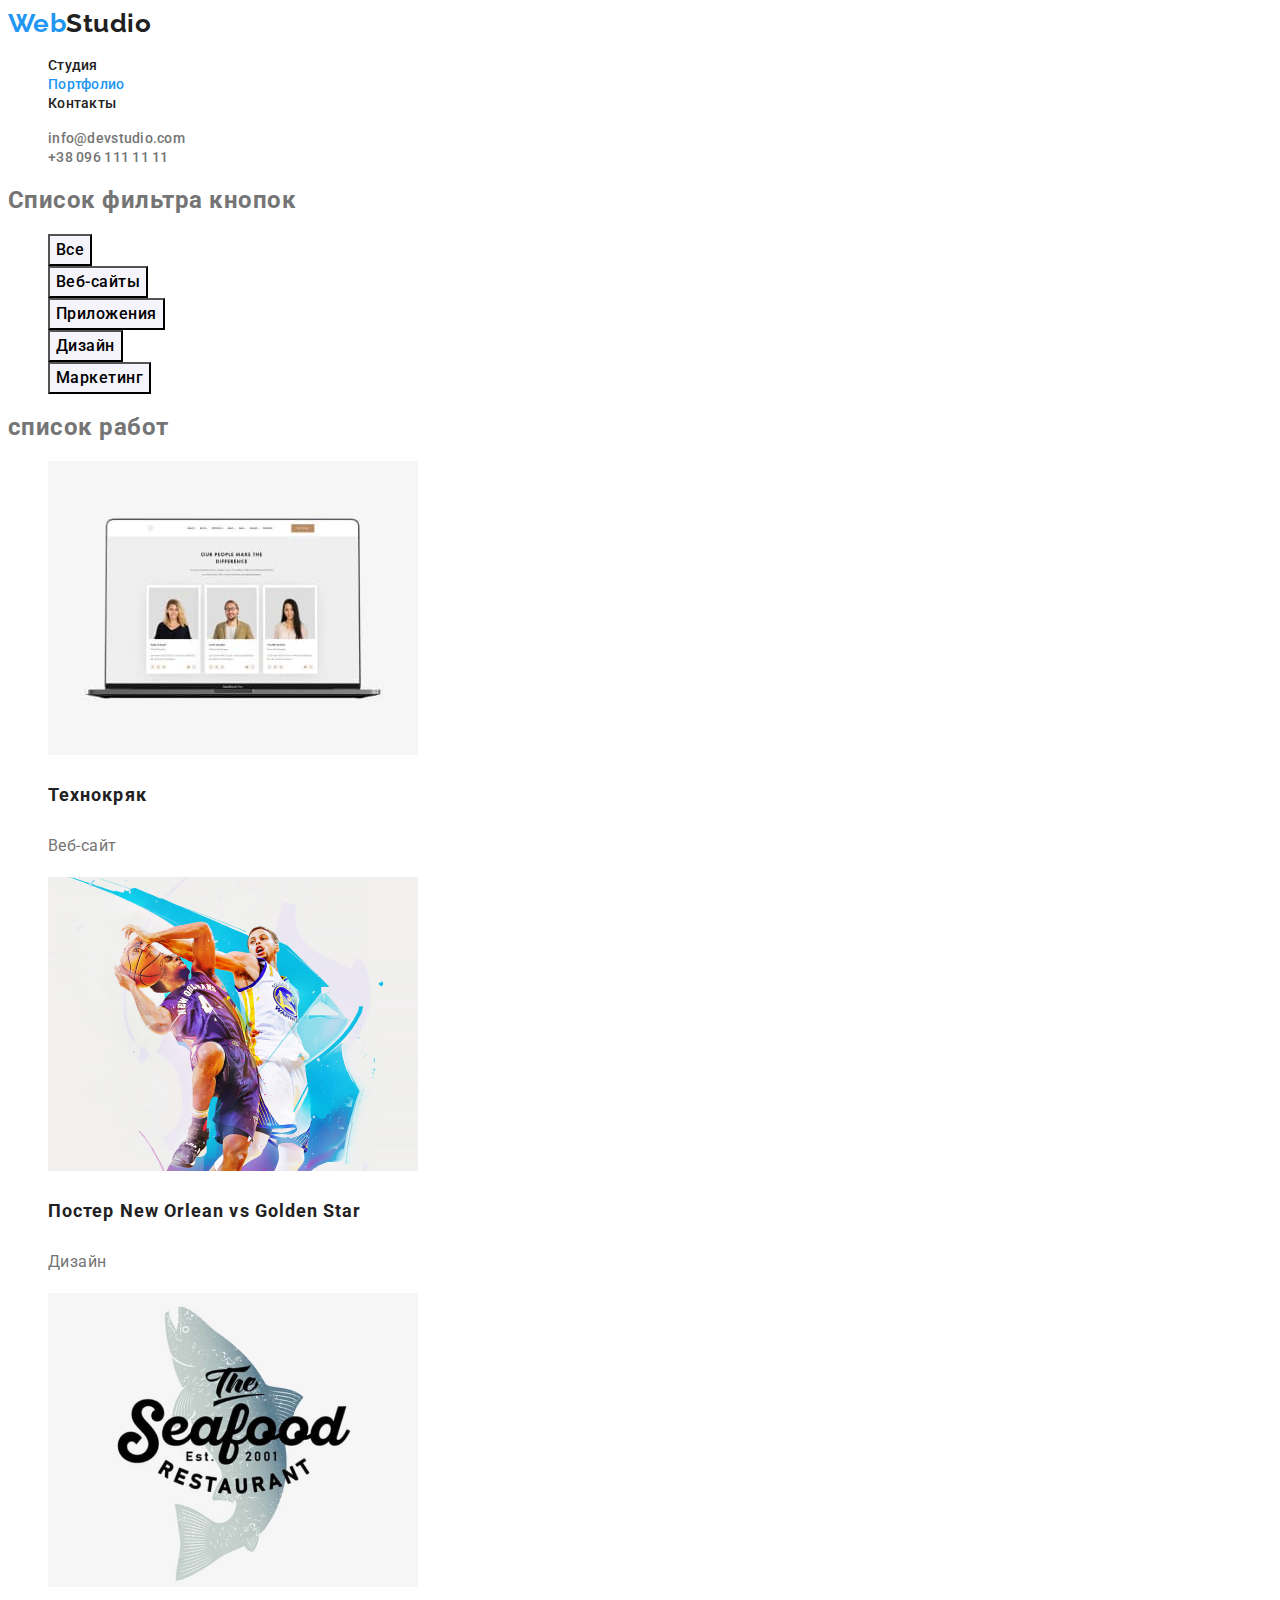
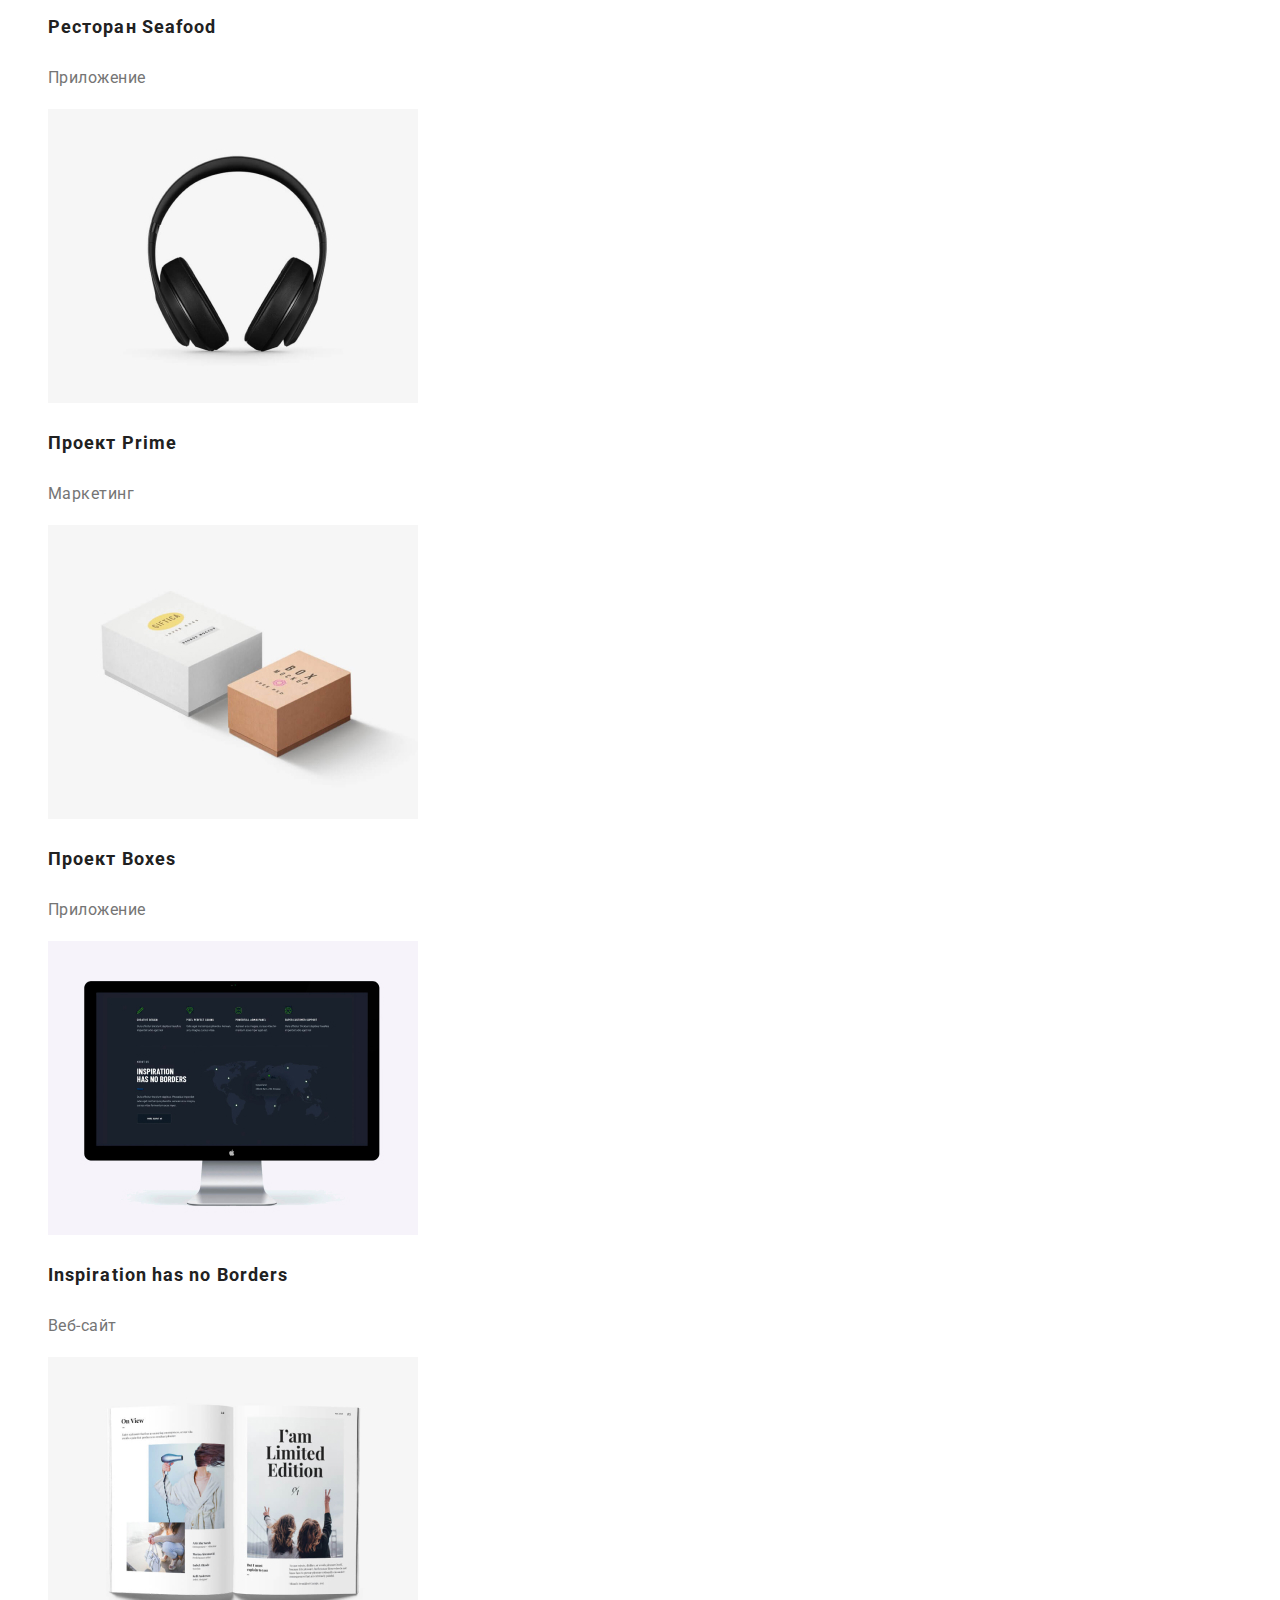
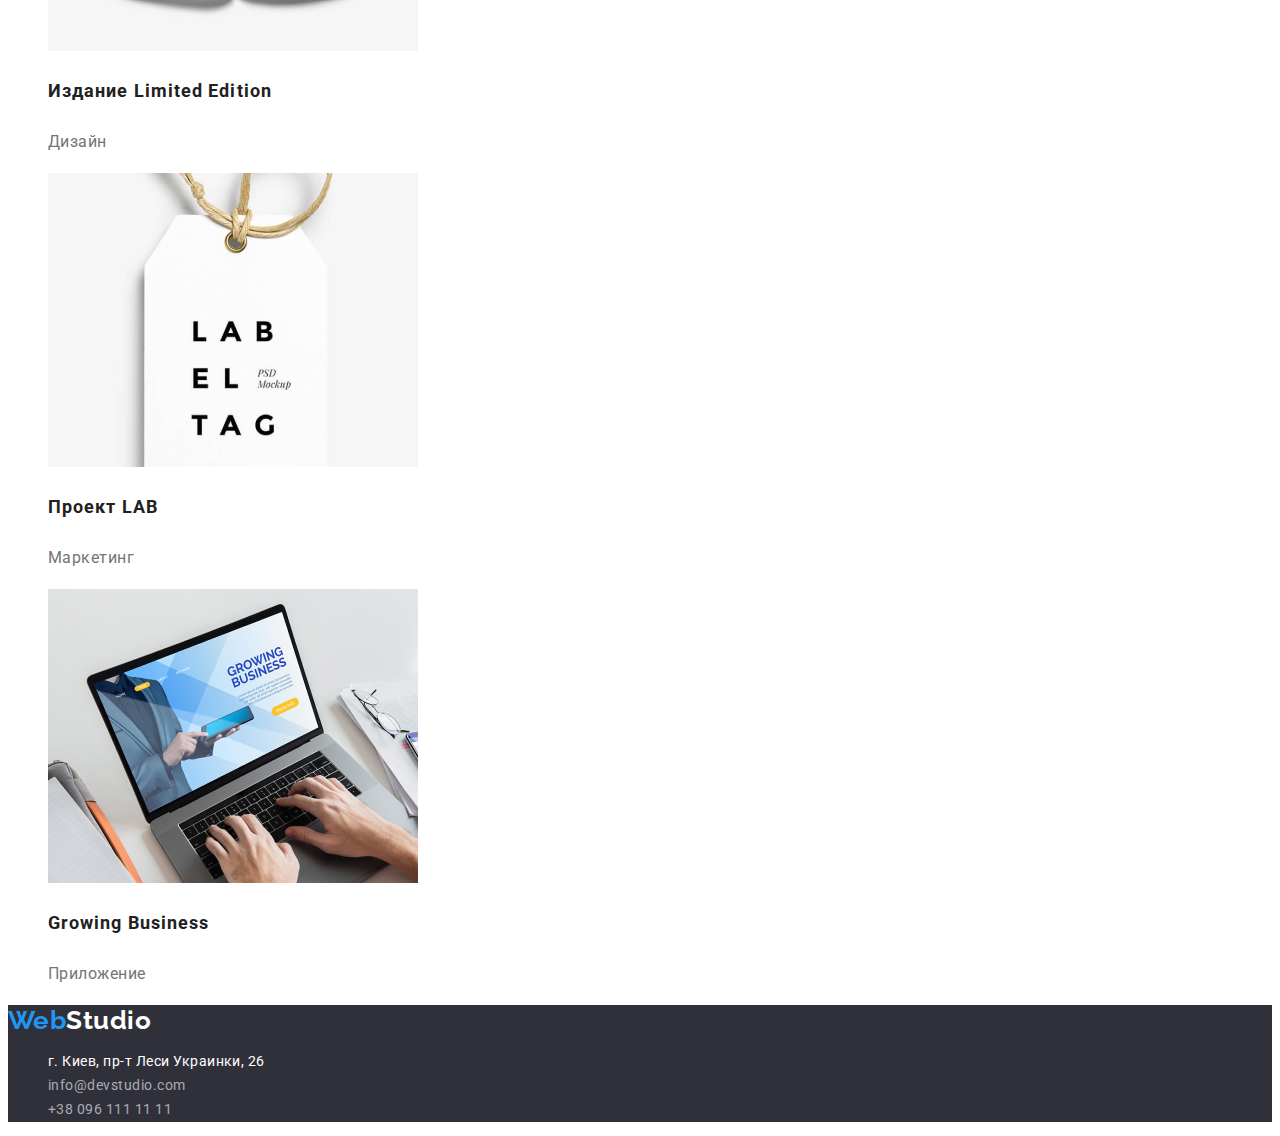
==== portfolio.html @ 1366a688 "копия изворой дз" ====
<!DOCTYPE html>
<html lang="en">
  <head>
    <meta charset="UTF-8" />
    <meta http-equiv="X-UA-Compatible" content="IE=edge" />
    <meta name="viewport" content="width=device-width, initial-scale=1.0" />
    <title>Document</title>
    <link rel="stylesheet" href="./css/styles.css" />

    <link
      href="https://fonts.googleapis.com/css2?family=Raleway:wght@700&family=Roboto:wght@400;500;700;900&display=swap"
      rel="stylesheet"
    />
  </head>
  <body>
    <!--шапка сайта-->
    <header>
      <a href="/" class="logo">Web<span class="logo-black">Studio</span></a>
      <nav>
        <ul class="site-nav list">
          <li><a href="./index.html" class="nav-link">Студия</a></li>
          <li>
            <a href="./portfolio.html" class="nav-link current">Портфолио</a>
          </li>
          <li><a href="" class="nav-link">Контакты</a></li>
        </ul>
      </nav>
      <div>
        <ul class="contact-list list">
          <li>
            <a href="mailto:info@devstudio.com" class="contact-link"
              >info@devstudio.com</a
            >
          </li>
          <li>
            <a href="tel:+380961111111" class="contact-link"
              >+38 096 111 11 11</a
            >
          </li>
        </ul>
      </div>
    </header>

    <main>
      <!--фитльр портфолио -->
      <section>
        <h2>Список фильтра кнопок</h2>
        <ul class="filter-list list">
          <li>
            <button type="button" class="secondary-button">Все</button>
          </li>
          <li>
            <button type="button" class="secondary-button">Веб-сайты</button>
          </li>
          <li>
            <button type="button" class="secondary-button">Приложения</button>
          </li>
          <li>
            <button type="button" class="secondary-button">Дизайн</button>
          </li>
          <li>
            <button type="button" class="secondary-button">Маркетинг</button>
          </li>
        </ul>
      </section>
      <!-- Работы студии-->
      <section>
        <h2>список работ</h2>
        <ul class="portfolio-list list">
          <li>
            <a href="">
              <img src="./images/technokryak.jpg" alt="Технокряк" width="370" />
            </a>
            <h3 class="portfolio-title">Технокряк</h3>
            <p class="portfolio-text">Веб-сайт</p>
          </li>
          <li>
            <a href="">
              <img
                src="./images/poster.jpg"
                alt="Постер New Orlean vs Golden Star"
                width="370"
              />
            </a>
            <h3 class="portfolio-title">Постер New Orlean vs Golden Star</h3>
            <p class="portfolio-text">Дизайн</p>
          </li>
          <li>
            <a href="">
              <img
                src="./images/restourant.jpg"
                alt="Ресторан Seafood "
                width="370"
              />
            </a>
            <h3 class="portfolio-title">Ресторан Seafood</h3>
            <p class="portfolio-text">Приложение</p>
          </li>
          <li>
            <a href="">
              <img
                src="./images/project-prime.jpg"
                alt="Проект Prime "
                width="370"
              />
            </a>
            <h3 class="portfolio-title">Проект Prime</h3>
            <p class="portfolio-text">Маркетинг</p>
          </li>
          <li>
            <a href="">
              <img
                src="./images/project-boxes.jpg"
                alt="Проект Boxes "
                width="370"
              />
            </a>
            <h3 class="portfolio-title">Проект Boxes</h3>
            <p class="portfolio-text">Приложение</p>
          </li>
          <li>
            <a href="">
              <img
                src="./images/inspiration.jpg"
                alt="Inspiration has no Borders"
                width="370"
              />
            </a>
            <h3 class="portfolio-title">Inspiration has no Borders</h3>
            <p class="portfolio-text">Веб-сайт</p>
          </li>
          <li>
            <a href="">
              <img
                src="./images/limited-edition.jpg"
                alt="Издание Limited Edition"
                width="370"
              />
            </a>
            <h3 class="portfolio-title">Издание Limited Edition</h3>
            <p class="portfolio-text">Дизайн</p>
          </li>
          <li>
            <a href="">
              <img
                src="./images/project-lab.jpg"
                alt="Проект LAB"
                width="370"
              />
            </a>
            <h3 class="portfolio-title">Проект LAB</h3>
            <p class="portfolio-text">Маркетинг</p>
          </li>
          <li>
            <a href="">
              <img
                src="./images/growing-business.jpg"
                alt="Growing Business"
                width="370"
              />
            </a>
            <h3 class="portfolio-title">Growing Business</h3>
            <p class="portfolio-text">Приложение</p>
          </li>
        </ul>
      </section>
    </main>
    <footer class="footer">
      <a href="/" class="logo">Web<span class="logo-white">Studio</span></a>
      <address class="address">
        <ul class="secondary-contact-link list">
          <li>
            <a
              href="https://www.google.com.ua/maps/place/%D0%B1%D1%83%D0%BB.+%D0%9B%D0%B5%D1%81%D0%B8+%D0%A3%D0%BA%D1%80%D0%B0%D0%B8%D0%BD%D0%BA%D0%B8,+26,+%D0%9A%D0%B8%D0%B5%D0%B2,+02000/@50.4265841,30.5361971,17z/data=!3m1!4b1!4m5!3m4!1s0x40d4cf0e033ecbe9:0x57a4dffefec77da0!8m2!3d50.4265807!4d30.5383858?hl=ru"
              class="map-link"
              >г. Киев, пр-т Леси Украинки, 26</a
            >
          </li>
          <li>
            <a href="mailto:info@devstudio.com" class="secondary-contact-link"
              >info@devstudio.com</a
            >
          </li>
          <li>
            <a href="tel:+380961111111" class="secondary-contact-link"
              >+38 096 111 11 11</a
            >
          </li>
        </ul>
      </address>
    </footer>
  </body>
</html>
---- css/styles.css ----
/* Цвет основнго текста #757575 */

/* Вторичный текст текста #212121 */

/* Белый цвет #FFFFFF */

/* Акцент #2196F3 */

/* Цвет текста в футере rgba(255, 255, 255, 0.6) */

:root {
  --primary-text-color: #757575;
  --title-text-color: #212121;
  --accent-color: #2196f3;
  --primary-white-color: #ffffff;
  --second-bg-color: #2f303a;
  --footer-text-color: rgba(255, 255, 255, 0.6);
  --second-button-bg-color: #f5f4fa;
}

body {
  color: var(--primary-text-color);
  background-color: var(--primary-white-color);
  font-family: Roboto, sans-serif;
  letter-spacing: 0.03em;
}
.logo {
  color: var(--accent-color);
  text-decoration: none;
  font-family: Raleway, sans-serif;
  font-weight: bold;
  font-size: 26px;
  line-height: 1.2;
}
.logo-black {
  color: var(--title-text-color);
}
.logo-white {
  color: var(--primary-white-color);
}
.list {
  list-style: none;
}
.nav-link {
  color: var(--title-text-color);
  text-decoration: none;
  font-weight: 500;
  font-size: 14px;
  line-height: 1.14;
  letter-spacing: 0.02em;
}
.nav-link.current {
  color: var(--accent-color);
}
.contact-link {
  color: var(--primary-text-color);
  text-decoration: none;
  font-weight: 500;
  font-size: 14px;
  line-height: 1.14;
  letter-spacing: 0.02em;
}

.nav-link:hover,
.nav-link:focus {
  color: var(--accent-color);
}
.contact-link:hover,
.contact-link:focus {
  color: var(--accent-color);
}
.secondary-button {
  background-color: var(--second-button-bg-color);
  cursor: pointer;
  font-family: inherit;
  font-weight: 500;
  font-size: 16px;
  line-height: 1.62;
  letter-spacing: 0.03em;
}
.secondary-button:hover,
.secondary-button:focus {
  background-color: var(--accent-color);
  color: var(--primary-white-color);
}

.portfolio-title {
  color: var(--title-text-color);
  font-size: 18px;
  line-height: 2;
  letter-spacing: 0.06em;
}
.portfolio-text {
  font-size: 16px;
  line-height: 1.87;
  letter-spacing: 0.03em;
}

.footer {
  background-color: var(--second-bg-color);
}
.address {
  font-style: normal;
}
.map-link {
  color: var(--primary-white-color);
  text-decoration: none;
  font-size: 14px;
  line-height: 1.71;
}

.secondary-contact-link {
  color: var(--footer-text-color);
  text-decoration: none;
  font-size: 14px;
  line-height: 1.71;
}

.map-link:hover,
.map-link:focus {
  color: var(--accent-color);
}
.secondary-contact-link:hover,
.secondary-contact-link:focus {
  color: var(--accent-color);
}
/* hero */
.hero {
  background-color: var(--second-bg-color);
}
.hero-title {
  color: var(--primary-white-color);
  font-weight: 900;
  font-size: 44px;
  line-height: 1.36;
  text-align: center;
  letter-spacing: 0.06em;
  text-transform: uppercase;
}

/* section */

.section-title {
  color: var(--title-text-color);
  font-size: 36px;
  line-height: 1.17;
  text-align: center;
}

/* quality */

.quality-title {
  color: var(--title-text-color);
  font-size: 14px;
  line-height: 1.14;
  text-transform: uppercase;
}
.quality-text {
  font-size: 14px;
  line-height: 1.71;
}
.teamate-name {
  color: var(--title-text-color);
  font-weight: 500;
  font-size: 16px;
  line-height: 1.19;
  text-align: center;
}
.teamate-text {
  font-size: 16px;
  line-height: 1.19;
  text-align: center;
}

/* button */
.primary-button {
  background-color: var(--accent-color);
  cursor: pointer;
  color: var(--primary-white-color);
  font-family: inherit;
  font-weight: bold;
  font-size: 16px;
  line-height: 1.87;
  letter-spacing: 0.06em;
}
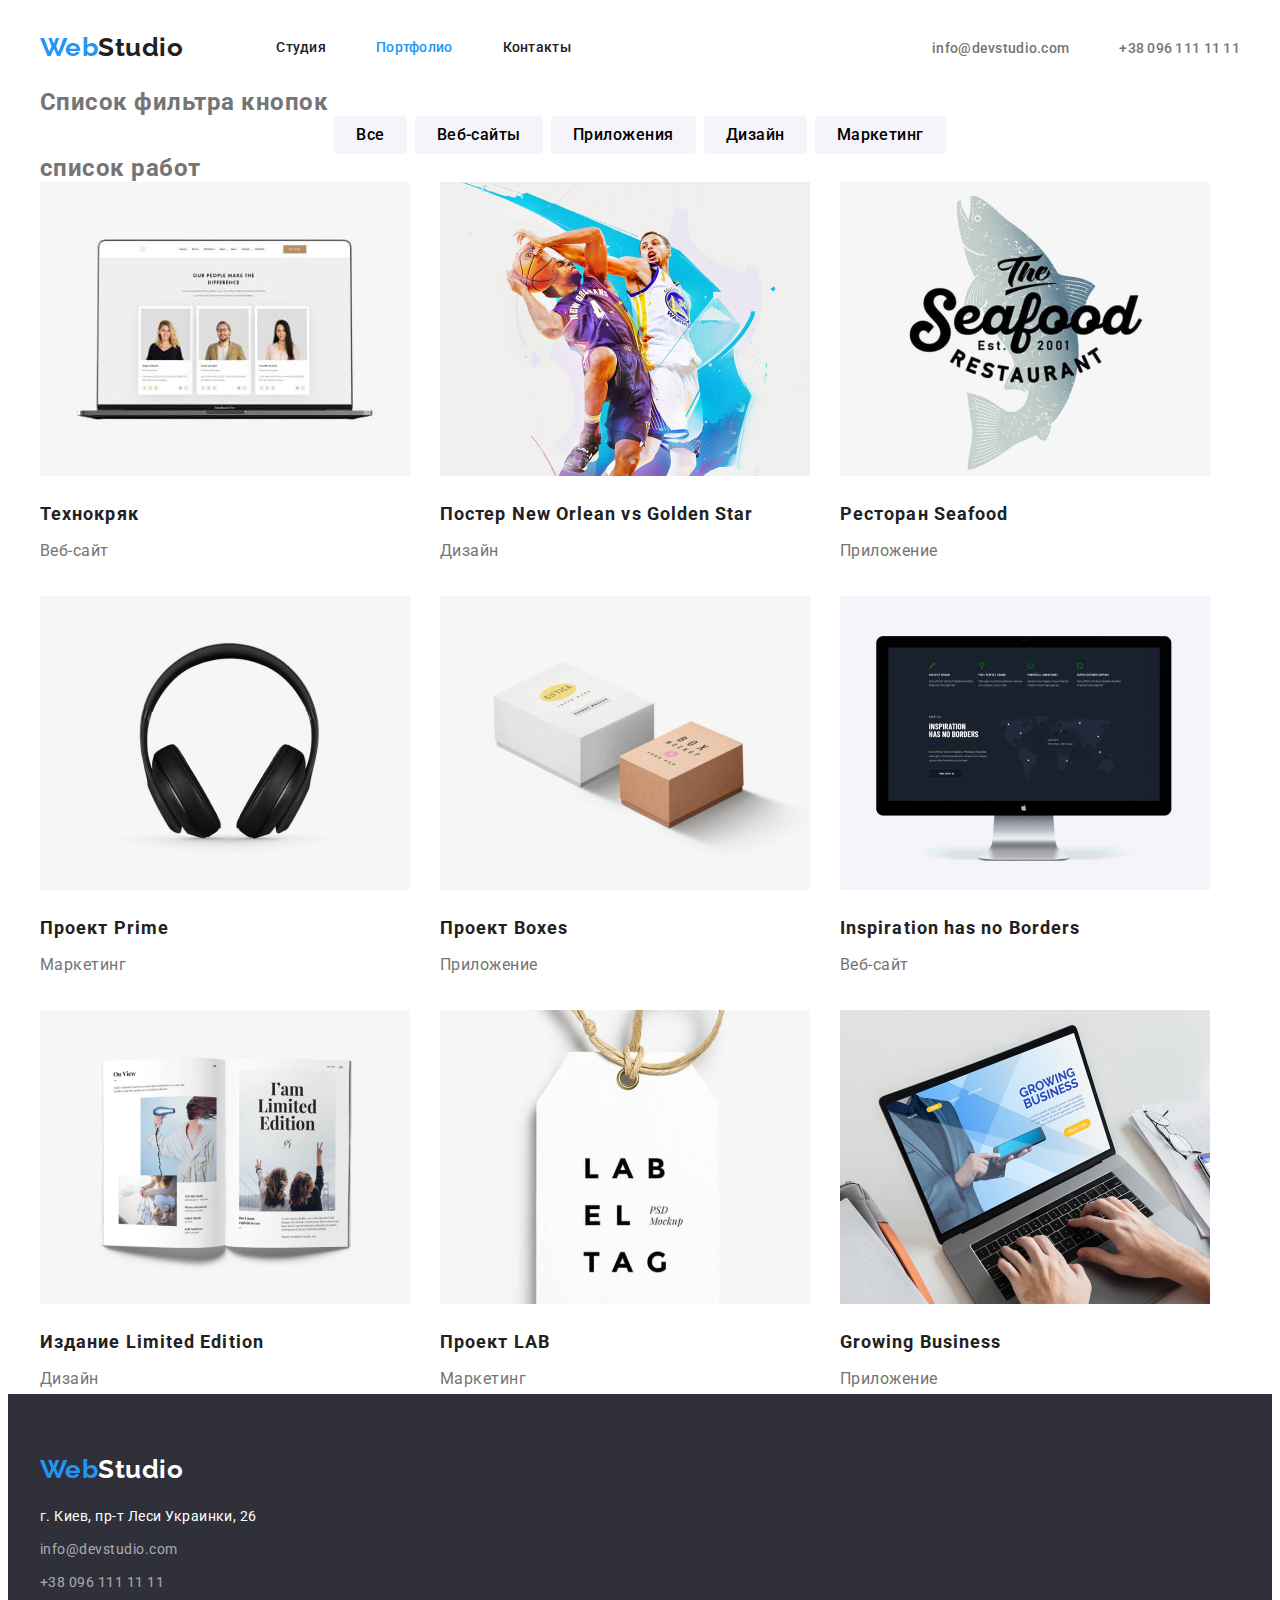
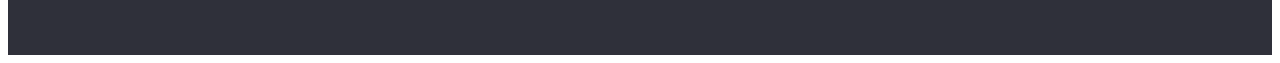
==== commit 6deba4db: "flexbox" ====
--- a/portfolio.html
+++ b/portfolio.html
@@ -5,189 +5,226 @@
     <meta http-equiv="X-UA-Compatible" content="IE=edge" />
     <meta name="viewport" content="width=device-width, initial-scale=1.0" />
     <title>Document</title>
-    <link rel="stylesheet" href="./css/styles.css" />
-
     <link
       href="https://fonts.googleapis.com/css2?family=Raleway:wght@700&family=Roboto:wght@400;500;700;900&display=swap"
       rel="stylesheet"
     />
+
+    <link
+      rel="stylesheet"
+      href="https://cdnjs.cloudflare.com/ajax/libs/modern-normalize/1.1.0/modern-normalize.min.css"
+      integrity="sha512-wpPYUAdjBVSE4KJnH1VR1HeZfpl1ub8YT/NKx4PuQ5NmX2tKuGu6U/JRp5y+Y8XG2tV+wKQpNHVUX03MfMFn9Q=="
+      crossorigin="anonymous"
+      referrerpolicy="no-referrer"
+    />
+    <link rel="stylesheet" href="./css/styles.css" />
   </head>
   <body>
     <!--шапка сайта-->
     <header>
-      <a href="/" class="logo">Web<span class="logo-black">Studio</span></a>
-      <nav>
-        <ul class="site-nav list">
-          <li><a href="./index.html" class="nav-link">Студия</a></li>
-          <li>
-            <a href="./portfolio.html" class="nav-link current">Портфолио</a>
-          </li>
-          <li><a href="" class="nav-link">Контакты</a></li>
-        </ul>
-      </nav>
-      <div>
-        <ul class="contact-list list">
-          <li>
-            <a href="mailto:info@devstudio.com" class="contact-link"
-              >info@devstudio.com</a
-            >
-          </li>
-          <li>
-            <a href="tel:+380961111111" class="contact-link"
-              >+38 096 111 11 11</a
-            >
-          </li>
-        </ul>
+      <div class="container header-list">
+        <a href="/" class="logo">Web<span class="logo-black">Studio</span></a>
+        <nav>
+          <ul class="site-nav list">
+            <li class="header-item">
+              <a href="./index.html" class="nav-link">Студия</a>
+            </li>
+            <li class="header-item">
+              <a href="./portfolio.html" class="nav-link current">Портфолио</a>
+            </li>
+            <li class="header-item">
+              <a href="" class="nav-link">Контакты</a>
+            </li>
+          </ul>
+        </nav>
+        <div class="contact">
+          <ul class="contact-list list">
+            <li class="header-item">
+              <a href="mailto:info@devstudio.com" class="contact-link"
+                >info@devstudio.com</a
+              >
+            </li>
+            <li class="header-item">
+              <a href="tel:+380961111111" class="contact-link"
+                >+38 096 111 11 11</a
+              >
+            </li>
+          </ul>
+        </div>
       </div>
     </header>
 
     <main>
       <!--фитльр портфолио -->
       <section>
-        <h2>Список фильтра кнопок</h2>
-        <ul class="filter-list list">
-          <li>
-            <button type="button" class="secondary-button">Все</button>
-          </li>
-          <li>
-            <button type="button" class="secondary-button">Веб-сайты</button>
-          </li>
-          <li>
-            <button type="button" class="secondary-button">Приложения</button>
-          </li>
-          <li>
-            <button type="button" class="secondary-button">Дизайн</button>
-          </li>
-          <li>
-            <button type="button" class="secondary-button">Маркетинг</button>
-          </li>
-        </ul>
+        <div class="container">
+          <h2>Список фильтра кнопок</h2>
+
+          <ul class="filter-list list">
+            <li class="button-item">
+              <button type="button" class="secondary-button">Все</button>
+            </li>
+            <li class="button-item">
+              <button type="button" class="secondary-button">Веб-сайты</button>
+            </li>
+            <li class="button-item">
+              <button type="button" class="secondary-button">Приложения</button>
+            </li>
+            <li class="button-item">
+              <button type="button" class="secondary-button">Дизайн</button>
+            </li>
+            <li class="button-item">
+              <button type="button" class="secondary-button">Маркетинг</button>
+            </li>
+          </ul>
+        </div>
       </section>
       <!-- Работы студии-->
       <section>
-        <h2>список работ</h2>
-        <ul class="portfolio-list list">
-          <li>
-            <a href="">
-              <img src="./images/technokryak.jpg" alt="Технокряк" width="370" />
-            </a>
-            <h3 class="portfolio-title">Технокряк</h3>
-            <p class="portfolio-text">Веб-сайт</p>
-          </li>
-          <li>
-            <a href="">
-              <img
-                src="./images/poster.jpg"
-                alt="Постер New Orlean vs Golden Star"
-                width="370"
-              />
-            </a>
-            <h3 class="portfolio-title">Постер New Orlean vs Golden Star</h3>
-            <p class="portfolio-text">Дизайн</p>
-          </li>
-          <li>
-            <a href="">
-              <img
-                src="./images/restourant.jpg"
-                alt="Ресторан Seafood "
-                width="370"
-              />
-            </a>
-            <h3 class="portfolio-title">Ресторан Seafood</h3>
-            <p class="portfolio-text">Приложение</p>
-          </li>
-          <li>
-            <a href="">
-              <img
-                src="./images/project-prime.jpg"
-                alt="Проект Prime "
-                width="370"
-              />
-            </a>
-            <h3 class="portfolio-title">Проект Prime</h3>
-            <p class="portfolio-text">Маркетинг</p>
-          </li>
-          <li>
-            <a href="">
-              <img
-                src="./images/project-boxes.jpg"
-                alt="Проект Boxes "
-                width="370"
-              />
-            </a>
-            <h3 class="portfolio-title">Проект Boxes</h3>
-            <p class="portfolio-text">Приложение</p>
-          </li>
-          <li>
-            <a href="">
-              <img
-                src="./images/inspiration.jpg"
-                alt="Inspiration has no Borders"
-                width="370"
-              />
-            </a>
-            <h3 class="portfolio-title">Inspiration has no Borders</h3>
-            <p class="portfolio-text">Веб-сайт</p>
-          </li>
-          <li>
-            <a href="">
-              <img
-                src="./images/limited-edition.jpg"
-                alt="Издание Limited Edition"
-                width="370"
-              />
-            </a>
-            <h3 class="portfolio-title">Издание Limited Edition</h3>
-            <p class="portfolio-text">Дизайн</p>
-          </li>
-          <li>
-            <a href="">
-              <img
-                src="./images/project-lab.jpg"
-                alt="Проект LAB"
-                width="370"
-              />
-            </a>
-            <h3 class="portfolio-title">Проект LAB</h3>
-            <p class="portfolio-text">Маркетинг</p>
-          </li>
-          <li>
-            <a href="">
-              <img
-                src="./images/growing-business.jpg"
-                alt="Growing Business"
-                width="370"
-              />
-            </a>
-            <h3 class="portfolio-title">Growing Business</h3>
-            <p class="portfolio-text">Приложение</p>
-          </li>
-        </ul>
+        <div class="container">
+          <h2>список работ</h2>
+          <ul class="portfolio-list list">
+            <li class="portfolio-item">
+              <a href="">
+                <img
+                  class="img-portfolio"
+                  src="./images/technokryak.jpg"
+                  alt="Технокряк"
+                  width="370"
+                />
+              </a>
+              <h3 class="portfolio-title">Технокряк</h3>
+              <p class="portfolio-text">Веб-сайт</p>
+            </li>
+            <li class="portfolio-item">
+              <a href="">
+                <img
+                  class="img-portfolio"
+                  src="./images/poster.jpg"
+                  alt="Постер New Orlean vs Golden Star"
+                  width="370"
+                />
+              </a>
+              <h3 class="portfolio-title">Постер New Orlean vs Golden Star</h3>
+              <p class="portfolio-text">Дизайн</p>
+            </li>
+            <li class="portfolio-item">
+              <a href="">
+                <img
+                  class="img-portfolio"
+                  src="./images/restourant.jpg"
+                  alt="Ресторан Seafood "
+                  width="370"
+                />
+              </a>
+              <h3 class="portfolio-title">Ресторан Seafood</h3>
+              <p class="portfolio-text">Приложение</p>
+            </li>
+            <li class="portfolio-item">
+              <a href="">
+                <img
+                  class="img-portfolio"
+                  src="./images/project-prime.jpg"
+                  alt="Проект Prime "
+                  width="370"
+                />
+              </a>
+              <h3 class="portfolio-title">Проект Prime</h3>
+              <p class="portfolio-text">Маркетинг</p>
+            </li>
+            <li class="portfolio-item">
+              <a href="">
+                <img
+                  class="img-portfolio"
+                  src="./images/project-boxes.jpg"
+                  alt="Проект Boxes "
+                  width="370"
+                />
+              </a>
+              <h3 class="portfolio-title">Проект Boxes</h3>
+              <p class="portfolio-text">Приложение</p>
+            </li>
+            <li class="portfolio-item">
+              <a href="">
+                <img
+                  class="img-portfolio"
+                  src="./images/inspiration.jpg"
+                  alt="Inspiration has no Borders"
+                  width="370"
+                />
+              </a>
+              <h3 class="portfolio-title">Inspiration has no Borders</h3>
+              <p class="portfolio-text">Веб-сайт</p>
+            </li>
+            <li class="portfolio-item">
+              <a href="">
+                <img
+                  class="img-portfolio"
+                  src="./images/limited-edition.jpg"
+                  alt="Издание Limited Edition"
+                  width="370"
+                />
+              </a>
+              <h3 class="portfolio-title">Издание Limited Edition</h3>
+              <p class="portfolio-text">Дизайн</p>
+            </li>
+            <li class="portfolio-item">
+              <a href="">
+                <img
+                  class="img-portfolio"
+                  src="./images/project-lab.jpg"
+                  alt="Проект LAB"
+                  width="370"
+                />
+              </a>
+              <h3 class="portfolio-title">Проект LAB</h3>
+              <p class="portfolio-text">Маркетинг</p>
+            </li>
+            <li class="portfolio-item">
+              <a href="">
+                <img
+                  class="img-portfolio"
+                  src="./images/growing-business.jpg"
+                  alt="Growing Business"
+                  width="370"
+                />
+              </a>
+              <h3 class="portfolio-title">Growing Business</h3>
+              <p class="portfolio-text">Приложение</p>
+            </li>
+          </ul>
+        </div>
       </section>
     </main>
     <footer class="footer">
-      <a href="/" class="logo">Web<span class="logo-white">Studio</span></a>
-      <address class="address">
-        <ul class="secondary-contact-link list">
-          <li>
-            <a
-              href="https://www.google.com.ua/maps/place/%D0%B1%D1%83%D0%BB.+%D0%9B%D0%B5%D1%81%D0%B8+%D0%A3%D0%BA%D1%80%D0%B0%D0%B8%D0%BD%D0%BA%D0%B8,+26,+%D0%9A%D0%B8%D0%B5%D0%B2,+02000/@50.4265841,30.5361971,17z/data=!3m1!4b1!4m5!3m4!1s0x40d4cf0e033ecbe9:0x57a4dffefec77da0!8m2!3d50.4265807!4d30.5383858?hl=ru"
-              class="map-link"
-              >г. Киев, пр-т Леси Украинки, 26</a
-            >
-          </li>
-          <li>
-            <a href="mailto:info@devstudio.com" class="secondary-contact-link"
-              >info@devstudio.com</a
-            >
-          </li>
-          <li>
-            <a href="tel:+380961111111" class="secondary-contact-link"
-              >+38 096 111 11 11</a
-            >
-          </li>
-        </ul>
-      </address>
+      <div class="container">
+        <a href="/" class="logo logo-item"
+          >Web<span class="logo-white">Studio</span></a
+        >
+        <address class="address">
+          <ul class="secondary-contact list">
+            <li>
+              <a
+                href="https://www.google.com.ua/maps/place/%D0%B1%D1%83%D0%BB.+%D0%9B%D0%B5%D1%81%D0%B8+%D0%A3%D0%BA%D1%80%D0%B0%D0%B8%D0%BD%D0%BA%D0%B8,+26,+%D0%9A%D0%B8%D0%B5%D0%B2,+02000/@50.4265841,30.5361971,17z/data=!3m1!4b1!4m5!3m4!1s0x40d4cf0e033ecbe9:0x57a4dffefec77da0!8m2!3d50.4265807!4d30.5383858?hl=ru"
+                class="map-link"
+                >г. Киев, пр-т Леси Украинки, 26</a
+              >
+            </li>
+            <li>
+              <a href="mailto:info@devstudio.com" class="secondary-contact-link"
+                >info@devstudio.com</a
+              >
+            </li>
+            <li>
+              <a
+                href="tel:+380961111111"
+                class="tel-contact secondary-contact-link"
+                >+38 096 111 11 11</a
+              >
+            </li>
+          </ul>
+        </address>
+      </div>
     </footer>
   </body>
 </html>
--- a/css/styles.css
+++ b/css/styles.css
@@ -24,6 +24,22 @@
   font-family: Roboto, sans-serif;
   letter-spacing: 0.03em;
 }
+
+h1,
+h2,
+h3,
+h4,
+h5,
+h6,
+p,
+ul {
+  margin: 0;
+  padding: 0;
+}
+.header-list {
+  display: flex;
+  align-items: center;
+}
 .logo {
   color: var(--accent-color);
   text-decoration: none;
@@ -38,10 +54,28 @@
 .logo-white {
   color: var(--primary-white-color);
 }
+
+.logo-item {
+  display: block;
+  margin-bottom: 20px;
+}
+
+.site-nav {
+  display: flex;
+  margin-left: 93px;
+}
+
+.header-item + .header-item {
+  margin-left: 50px;
+}
+
 .list {
   list-style: none;
 }
 .nav-link {
+  display: block;
+  padding-top: 32px;
+  padding-bottom: 32px;
   color: var(--title-text-color);
   text-decoration: none;
   font-weight: 500;
@@ -52,6 +86,14 @@
 .nav-link.current {
   color: var(--accent-color);
 }
+
+.contact {
+  margin-left: auto;
+}
+
+.contact-list {
+  display: flex;
+}
 .contact-link {
   color: var(--primary-text-color);
   text-decoration: none;
@@ -69,7 +111,114 @@
 .contact-link:focus {
   color: var(--accent-color);
 }
+
+img {
+  display: block;
+  max-width: 100%;
+  height: auto;
+}
+
+.container {
+  margin-right: auto;
+  margin-left: auto;
+  width: 1200px;
+  padding-left: 15px;
+  padding-right: 15px;
+}
+
+.section {
+  padding-top: 94px;
+  padding-bottom: 94px;
+}
+
+/* hero */
+.hero {
+  background-color: var(--second-bg-color);
+  text-align: center;
+}
+.hero-title {
+  color: var(--primary-white-color);
+  font-weight: 900;
+  font-size: 44px;
+  line-height: 1.36;
+  letter-spacing: 0.06em;
+  text-transform: uppercase;
+  margin-bottom: 30px;
+}
+
+/* section */
+
+.section-title {
+  color: var(--title-text-color);
+  font-size: 36px;
+  line-height: 1.17;
+  text-align: center;
+  margin-bottom: 50px;
+}
+
+/* quality */
+.quality-list {
+  display: flex;
+}
+
+.main-item + .main-item {
+  margin-left: 30px;
+}
+
+.quality-title {
+  color: var(--title-text-color);
+  font-size: 14px;
+  line-height: 1.14;
+  text-transform: uppercase;
+  margin-bottom: 10px;
+}
+.quality-text {
+  font-size: 14px;
+  line-height: 1.71;
+}
+
+.service-list {
+  display: flex;
+}
+
+.team {
+  display: flex;
+}
+
+.teamate-name {
+  color: var(--title-text-color);
+  font-weight: 500;
+  font-size: 16px;
+  line-height: 1.19;
+  margin-top: 50px;
+  margin-bottom: 10px;
+  text-align: center;
+}
+.teamate-text {
+  font-size: 16px;
+  line-height: 1.19;
+  text-align: center;
+}
+
+/* button */
+.primary-button {
+  background-color: var(--accent-color);
+  cursor: pointer;
+  color: var(--primary-white-color);
+  font-family: inherit;
+  font-weight: bold;
+  font-size: 16px;
+  line-height: 1.87;
+  letter-spacing: 0.06em;
+  text-align: center;
+  padding: 10px 32px;
+  min-width: 200px;
+  border: 0px;
+  border-radius: 4px;
+}
+
 .secondary-button {
+  padding: 6px 22px;
   background-color: var(--second-button-bg-color);
   cursor: pointer;
   font-family: inherit;
@@ -77,6 +226,11 @@
   font-size: 16px;
   line-height: 1.62;
   letter-spacing: 0.03em;
+  border: 0px;
+  border-radius: 4px;
+}
+.button-item + .button-item {
+  margin-left: 8px;
 }
 .secondary-button:hover,
 .secondary-button:focus {
@@ -84,7 +238,73 @@
   color: var(--primary-white-color);
 }
 
+.footer {
+  background-color: var(--second-bg-color);
+  padding-top: 60px;
+  padding-bottom: 60px;
+}
+
+.address {
+  font-style: normal;
+}
+.map-link {
+  display: inline-block;
+  color: var(--primary-white-color);
+  text-decoration: none;
+  font-size: 14px;
+  line-height: 1.71;
+  margin-bottom: 9px;
+}
+
+.secondary-contact-link {
+  display: inline-block;
+  color: var(--footer-text-color);
+  text-decoration: none;
+  font-size: 14px;
+  line-height: 1.71;
+  margin-bottom: 9px;
+}
+.tel-contact {
+  margin-bottom: 0px;
+}
+.map-link:hover,
+.map-link:focus {
+  color: var(--accent-color);
+}
+.secondary-contact-link:hover,
+.secondary-contact-link:focus {
+  color: var(--accent-color);
+}
+
+.filter-list {
+  display: flex;
+  justify-content: center;
+}
+
+.img-portfolio {
+  margin-bottom: 20px;
+}
+
+.portfolio-list {
+  display: flex;
+  flex-wrap: wrap;
+}
+
+.portfolio-item {
+  width: 370px;
+  margin-right: 30px;
+  margin-bottom: 30px;
+}
+.portfolio-item:nth-child(3n) {
+  margin-right: 0;
+}
+
+.portfolio-item:nth-last-child(-n + 3) {
+  margin-bottom: 0;
+}
+
 .portfolio-title {
+  margin-bottom: 4px;
   color: var(--title-text-color);
   font-size: 18px;
   line-height: 2;
@@ -95,91 +315,3 @@
   line-height: 1.87;
   letter-spacing: 0.03em;
 }
-
-.footer {
-  background-color: var(--second-bg-color);
-}
-.address {
-  font-style: normal;
-}
-.map-link {
-  color: var(--primary-white-color);
-  text-decoration: none;
-  font-size: 14px;
-  line-height: 1.71;
-}
-
-.secondary-contact-link {
-  color: var(--footer-text-color);
-  text-decoration: none;
-  font-size: 14px;
-  line-height: 1.71;
-}
-
-.map-link:hover,
-.map-link:focus {
-  color: var(--accent-color);
-}
-.secondary-contact-link:hover,
-.secondary-contact-link:focus {
-  color: var(--accent-color);
-}
-/* hero */
-.hero {
-  background-color: var(--second-bg-color);
-}
-.hero-title {
-  color: var(--primary-white-color);
-  font-weight: 900;
-  font-size: 44px;
-  line-height: 1.36;
-  text-align: center;
-  letter-spacing: 0.06em;
-  text-transform: uppercase;
-}
-
-/* section */
-
-.section-title {
-  color: var(--title-text-color);
-  font-size: 36px;
-  line-height: 1.17;
-  text-align: center;
-}
-
-/* quality */
-
-.quality-title {
-  color: var(--title-text-color);
-  font-size: 14px;
-  line-height: 1.14;
-  text-transform: uppercase;
-}
-.quality-text {
-  font-size: 14px;
-  line-height: 1.71;
-}
-.teamate-name {
-  color: var(--title-text-color);
-  font-weight: 500;
-  font-size: 16px;
-  line-height: 1.19;
-  text-align: center;
-}
-.teamate-text {
-  font-size: 16px;
-  line-height: 1.19;
-  text-align: center;
-}
-
-/* button */
-.primary-button {
-  background-color: var(--accent-color);
-  cursor: pointer;
-  color: var(--primary-white-color);
-  font-family: inherit;
-  font-weight: bold;
-  font-size: 16px;
-  line-height: 1.87;
-  letter-spacing: 0.06em;
-}
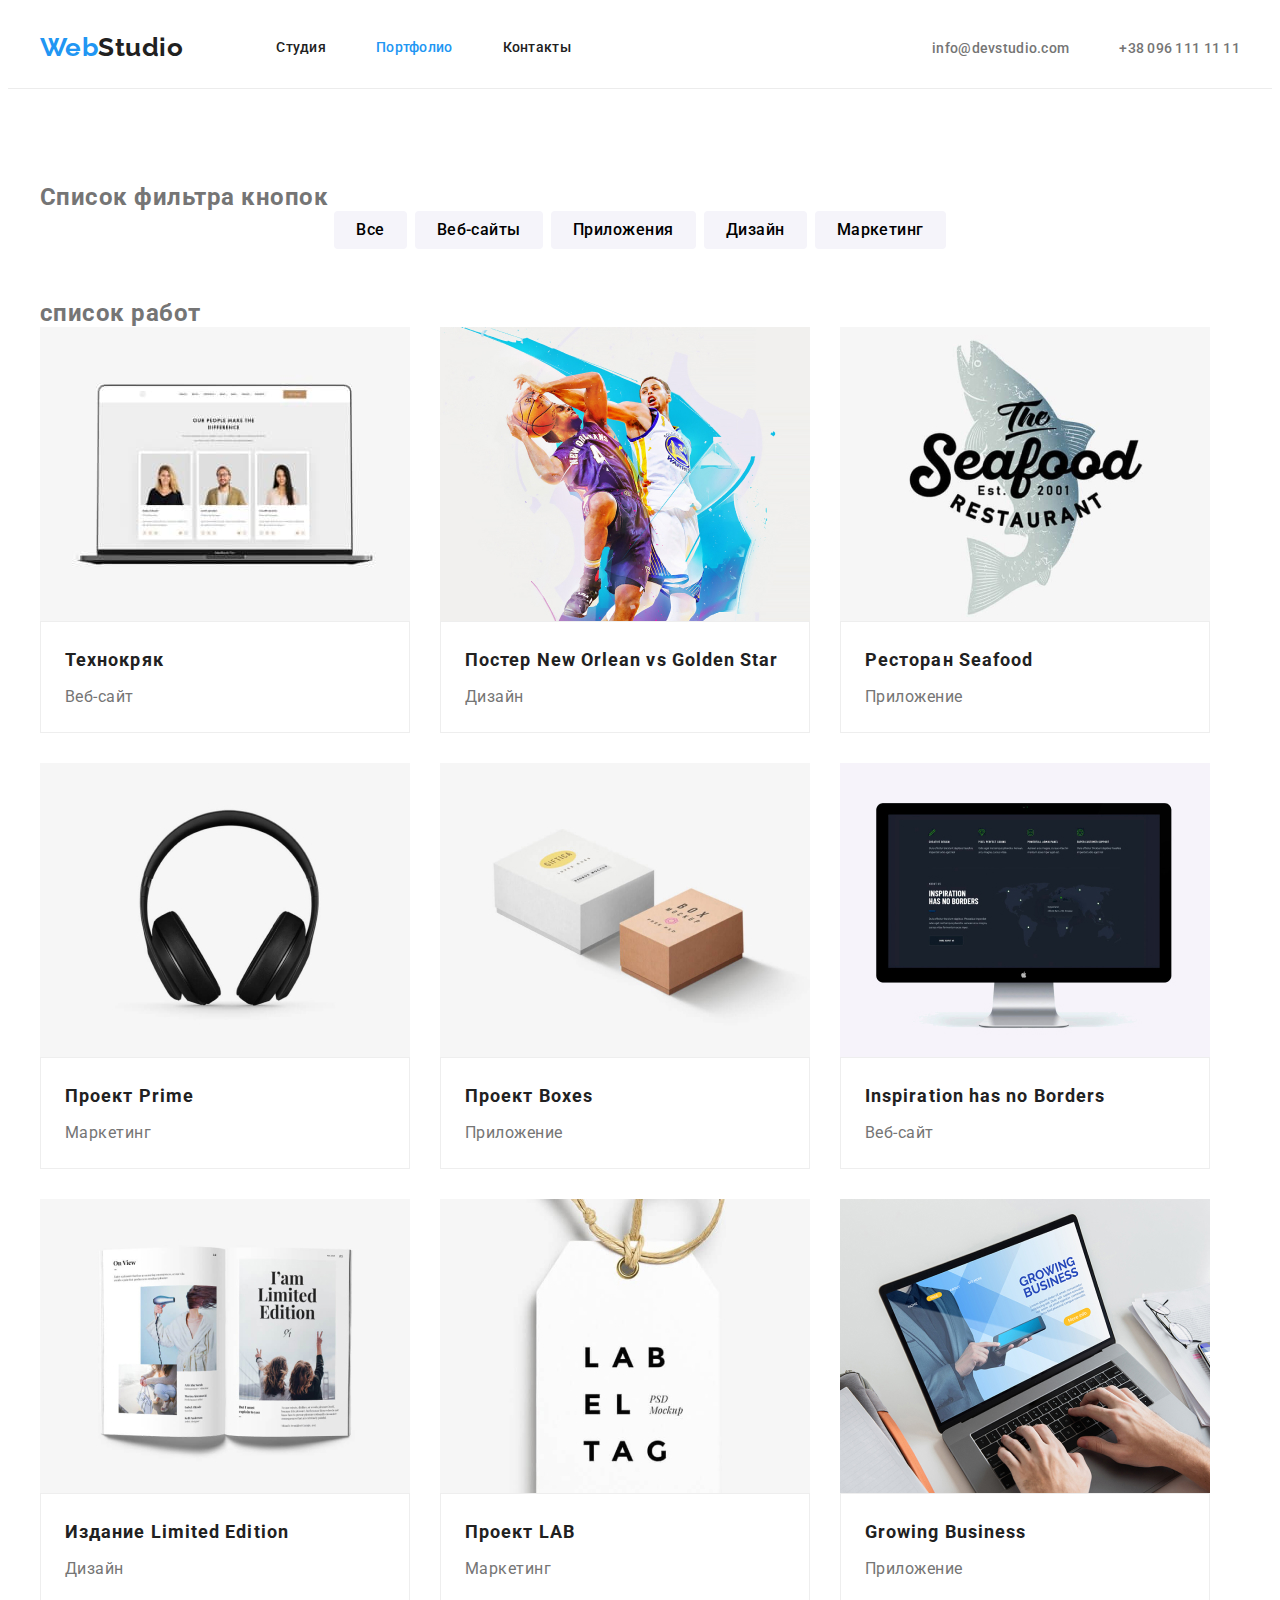
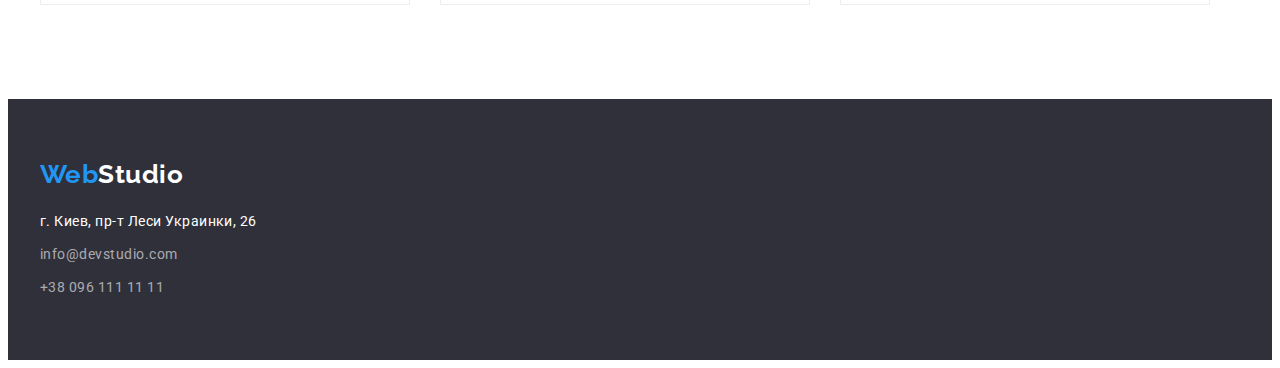
==== commit 76151972: "исправление" ====
--- a/portfolio.html
+++ b/portfolio.html
@@ -22,22 +22,25 @@
   <body>
     <!--шапка сайта-->
     <header>
-      <div class="container header-list">
-        <a href="/" class="logo">Web<span class="logo-black">Studio</span></a>
-        <nav>
-          <ul class="site-nav list">
-            <li class="header-item">
-              <a href="./index.html" class="nav-link">Студия</a>
-            </li>
-            <li class="header-item">
-              <a href="./portfolio.html" class="nav-link current">Портфолио</a>
-            </li>
-            <li class="header-item">
-              <a href="" class="nav-link">Контакты</a>
-            </li>
-          </ul>
-        </nav>
-        <div class="contact">
+      <div class="header">
+        <div class="container header-list">
+          <a href="/" class="logo">Web<span class="logo-black">Studio</span></a>
+          <nav class="nav">
+            <ul class="site-nav list">
+              <li class="header-item">
+                <a href="./index.html" class="nav-link">Студия</a>
+              </li>
+              <li class="header-item">
+                <a href="./portfolio.html" class="nav-link current"
+                  >Портфолио</a
+                >
+              </li>
+              <li class="header-item">
+                <a href="" class="nav-link">Контакты</a>
+              </li>
+            </ul>
+          </nav>
+
           <ul class="contact-list list">
             <li class="header-item">
               <a href="mailto:info@devstudio.com" class="contact-link"
@@ -56,7 +59,7 @@
 
     <main>
       <!--фитльр портфолио -->
-      <section>
+      <section class="section-project">
         <div class="container">
           <h2>Список фильтра кнопок</h2>
 
@@ -78,119 +81,108 @@
             </li>
           </ul>
         </div>
-      </section>
-      <!-- Работы студии-->
-      <section>
+
+        <!-- Работы студии-->
+
         <div class="container">
           <h2>список работ</h2>
           <ul class="portfolio-list list">
             <li class="portfolio-item">
-              <a href="">
-                <img
-                  class="img-portfolio"
-                  src="./images/technokryak.jpg"
-                  alt="Технокряк"
-                  width="370"
-                />
-              </a>
-              <h3 class="portfolio-title">Технокряк</h3>
-              <p class="portfolio-text">Веб-сайт</p>
-            </li>
-            <li class="portfolio-item">
-              <a href="">
-                <img
-                  class="img-portfolio"
-                  src="./images/poster.jpg"
-                  alt="Постер New Orlean vs Golden Star"
-                  width="370"
-                />
-              </a>
-              <h3 class="portfolio-title">Постер New Orlean vs Golden Star</h3>
-              <p class="portfolio-text">Дизайн</p>
-            </li>
-            <li class="portfolio-item">
-              <a href="">
-                <img
-                  class="img-portfolio"
-                  src="./images/restourant.jpg"
-                  alt="Ресторан Seafood "
-                  width="370"
-                />
-              </a>
-              <h3 class="portfolio-title">Ресторан Seafood</h3>
-              <p class="portfolio-text">Приложение</p>
-            </li>
-            <li class="portfolio-item">
-              <a href="">
-                <img
-                  class="img-portfolio"
-                  src="./images/project-prime.jpg"
-                  alt="Проект Prime "
-                  width="370"
-                />
-              </a>
-              <h3 class="portfolio-title">Проект Prime</h3>
-              <p class="portfolio-text">Маркетинг</p>
-            </li>
-            <li class="portfolio-item">
-              <a href="">
-                <img
-                  class="img-portfolio"
-                  src="./images/project-boxes.jpg"
-                  alt="Проект Boxes "
-                  width="370"
-                />
-              </a>
-              <h3 class="portfolio-title">Проект Boxes</h3>
-              <p class="portfolio-text">Приложение</p>
-            </li>
-            <li class="portfolio-item">
-              <a href="">
-                <img
-                  class="img-portfolio"
-                  src="./images/inspiration.jpg"
-                  alt="Inspiration has no Borders"
-                  width="370"
-                />
-              </a>
-              <h3 class="portfolio-title">Inspiration has no Borders</h3>
-              <p class="portfolio-text">Веб-сайт</p>
-            </li>
-            <li class="portfolio-item">
-              <a href="">
-                <img
-                  class="img-portfolio"
-                  src="./images/limited-edition.jpg"
-                  alt="Издание Limited Edition"
-                  width="370"
-                />
-              </a>
-              <h3 class="portfolio-title">Издание Limited Edition</h3>
-              <p class="portfolio-text">Дизайн</p>
-            </li>
-            <li class="portfolio-item">
-              <a href="">
-                <img
-                  class="img-portfolio"
-                  src="./images/project-lab.jpg"
-                  alt="Проект LAB"
-                  width="370"
-                />
-              </a>
-              <h3 class="portfolio-title">Проект LAB</h3>
-              <p class="portfolio-text">Маркетинг</p>
-            </li>
-            <li class="portfolio-item">
-              <a href="">
-                <img
-                  class="img-portfolio"
-                  src="./images/growing-business.jpg"
-                  alt="Growing Business"
-                  width="370"
-                />
-              </a>
-              <h3 class="portfolio-title">Growing Business</h3>
-              <p class="portfolio-text">Приложение</p>
+              <img src="./images/technokryak.jpg" alt="Технокряк" width="370" />
+              <div class="portfolio-project-name">
+                <h3 class="portfolio-title">Технокряк</h3>
+                <p class="portfolio-text">Веб-сайт</p>
+              </div>
+            </li>
+            <li class="portfolio-item">
+              <img
+                src="./images/poster.jpg"
+                alt="Постер New Orlean vs Golden Star"
+                width="370"
+              />
+              <div class="portfolio-project-name">
+                <h3 class="portfolio-title">
+                  Постер New Orlean vs Golden Star
+                </h3>
+                <p class="portfolio-text">Дизайн</p>
+              </div>
+            </li>
+            <li class="portfolio-item">
+              <img
+                src="./images/restourant.jpg"
+                alt="Ресторан Seafood "
+                width="370"
+              />
+              <div class="portfolio-project-name">
+                <h3 class="portfolio-title">Ресторан Seafood</h3>
+                <p class="portfolio-text">Приложение</p>
+              </div>
+            </li>
+            <li class="portfolio-item">
+              <img
+                src="./images/project-prime.jpg"
+                alt="Проект Prime "
+                width="370"
+              />
+              <div class="portfolio-project-name">
+                <h3 class="portfolio-title">Проект Prime</h3>
+                <p class="portfolio-text">Маркетинг</p>
+              </div>
+            </li>
+            <li class="portfolio-item">
+              <img
+                src="./images/project-boxes.jpg"
+                alt="Проект Boxes "
+                width="370"
+              />
+              <div class="portfolio-project-name">
+                <h3 class="portfolio-title">Проект Boxes</h3>
+                <p class="portfolio-text">Приложение</p>
+              </div>
+            </li>
+            <li class="portfolio-item">
+              <img
+                src="./images/inspiration.jpg"
+                alt="Inspiration has no Borders"
+                width="370"
+              />
+              <div class="portfolio-project-name">
+                <h3 class="portfolio-title">Inspiration has no Borders</h3>
+                <p class="portfolio-text">Веб-сайт</p>
+              </div>
+            </li>
+            <li class="portfolio-item">
+              <img
+                src="./images/limited-edition.jpg"
+                alt="Издание Limited Edition"
+                width="370"
+              />
+              <div class="portfolio-project-name">
+                <h3 class="portfolio-title">Издание Limited Edition</h3>
+                <p class="portfolio-text">Дизайн</p>
+              </div>
+            </li>
+            <li class="portfolio-item">
+              <img
+                src="./images/project-lab.jpg"
+                alt="Проект LAB"
+                width="370"
+              />
+              <div class="portfolio-project-name">
+                <h3 class="portfolio-title">Проект LAB</h3>
+                <p class="portfolio-text">Маркетинг</p>
+              </div>
+            </li>
+            <li class="portfolio-item">
+              <img
+                src="./images/growing-business.jpg"
+                alt="Growing Business"
+                width="370"
+              />
+              <div class="portfolio-project-name">
+                <h3 class="portfolio-title">Growing Business</h3>
+                <p class="portfolio-text">Приложение</p>
+              </div>
             </li>
           </ul>
         </div>
@@ -198,27 +190,23 @@
     </main>
     <footer class="footer">
       <div class="container">
-        <a href="/" class="logo logo-item"
-          >Web<span class="logo-white">Studio</span></a
-        >
+        <a href="/" class="logo">Web<span class="logo-white">Studio</span></a>
         <address class="address">
           <ul class="secondary-contact list">
-            <li>
+            <li class="footer-item">
               <a
                 href="https://www.google.com.ua/maps/place/%D0%B1%D1%83%D0%BB.+%D0%9B%D0%B5%D1%81%D0%B8+%D0%A3%D0%BA%D1%80%D0%B0%D0%B8%D0%BD%D0%BA%D0%B8,+26,+%D0%9A%D0%B8%D0%B5%D0%B2,+02000/@50.4265841,30.5361971,17z/data=!3m1!4b1!4m5!3m4!1s0x40d4cf0e033ecbe9:0x57a4dffefec77da0!8m2!3d50.4265807!4d30.5383858?hl=ru"
                 class="map-link"
                 >г. Киев, пр-т Леси Украинки, 26</a
               >
             </li>
-            <li>
+            <li class="footer-item">
               <a href="mailto:info@devstudio.com" class="secondary-contact-link"
                 >info@devstudio.com</a
               >
             </li>
-            <li>
-              <a
-                href="tel:+380961111111"
-                class="tel-contact secondary-contact-link"
+            <li class="footer-item">
+              <a href="tel:+380961111111" class="secondary-contact-link"
                 >+38 096 111 11 11</a
               >
             </li>
--- a/css/styles.css
+++ b/css/styles.css
@@ -16,6 +16,8 @@
   --second-bg-color: #2f303a;
   --footer-text-color: rgba(255, 255, 255, 0.6);
   --second-button-bg-color: #f5f4fa;
+  --border-header-color: #ececec;
+  --border-color: #eeeeee;
 }
 
 body {
@@ -36,6 +38,10 @@
   margin: 0;
   padding: 0;
 }
+.header {
+  border-bottom: 1px solid var(--border-header-color);
+}
+
 .header-list {
   display: flex;
   align-items: center;
@@ -55,20 +61,20 @@
   color: var(--primary-white-color);
 }
 
-.logo-item {
-  display: block;
-  margin-bottom: 20px;
-}
-
+.nav {
+  margin-left: 93px;
+}
 .site-nav {
   display: flex;
-  margin-left: 93px;
-}
-
-.header-item + .header-item {
+}
+
+.header-item {
+  margin-left: 0px;
+}
+
+.header-item:not(:first-child) {
   margin-left: 50px;
 }
-
 .list {
   list-style: none;
 }
@@ -87,12 +93,9 @@
   color: var(--accent-color);
 }
 
-.contact {
+.contact-list {
+  display: flex;
   margin-left: auto;
-}
-
-.contact-list {
-  display: flex;
 }
 .contact-link {
   color: var(--primary-text-color);
@@ -119,15 +122,24 @@
 }
 
 .container {
-  margin-right: auto;
-  margin-left: auto;
+  margin: 0 auto;
   width: 1200px;
-  padding-left: 15px;
-  padding-right: 15px;
-}
-
-.section {
+  padding: 0 15px;
+}
+
+.section-quality {
   padding-top: 94px;
+  padding-bottom: 47px;
+}
+
+.section-company {
+  padding-top: 47px;
+  padding-bottom: 47px;
+}
+
+.section-team {
+  background-color: var(--second-button-bg-color);
+  padding-top: 47px;
   padding-bottom: 94px;
 }
 
@@ -135,6 +147,7 @@
 .hero {
   background-color: var(--second-bg-color);
   text-align: center;
+  padding: 200px 0;
 }
 .hero-title {
   color: var(--primary-white-color);
@@ -161,10 +174,13 @@
   display: flex;
 }
 
-.main-item + .main-item {
+.main-item {
+  margin-left: 0px;
+}
+
+.main-item:not(:first-child) {
   margin-left: 30px;
 }
-
 .quality-title {
   color: var(--title-text-color);
   font-size: 14px;
@@ -181,16 +197,20 @@
   display: flex;
 }
 
-.team {
-  display: flex;
-}
-
+.team-list {
+  display: flex;
+}
+
+.teamate-info {
+  background-color: var(--primary-white-color);
+  padding: 30px 0;
+  border-radius: 0px 0px 4px 4px;
+}
 .teamate-name {
   color: var(--title-text-color);
   font-weight: 500;
   font-size: 16px;
   line-height: 1.19;
-  margin-top: 50px;
   margin-bottom: 10px;
   text-align: center;
 }
@@ -210,9 +230,7 @@
   font-size: 16px;
   line-height: 1.87;
   letter-spacing: 0.06em;
-  text-align: center;
   padding: 10px 32px;
-  min-width: 200px;
   border: 0px;
   border-radius: 4px;
 }
@@ -229,9 +247,14 @@
   border: 0px;
   border-radius: 4px;
 }
-.button-item + .button-item {
+.button-item {
+  margin-left: 0px;
+}
+
+.button-item:not(:first-child) {
   margin-left: 8px;
 }
+
 .secondary-button:hover,
 .secondary-button:focus {
   background-color: var(--accent-color);
@@ -240,12 +263,12 @@
 
 .footer {
   background-color: var(--second-bg-color);
-  padding-top: 60px;
-  padding-bottom: 60px;
+  padding: 60px 0;
 }
 
 .address {
   font-style: normal;
+  margin-top: 20px;
 }
 .map-link {
   display: inline-block;
@@ -253,7 +276,6 @@
   text-decoration: none;
   font-size: 14px;
   line-height: 1.71;
-  margin-bottom: 9px;
 }
 
 .secondary-contact-link {
@@ -262,11 +284,8 @@
   text-decoration: none;
   font-size: 14px;
   line-height: 1.71;
-  margin-bottom: 9px;
-}
-.tel-contact {
-  margin-bottom: 0px;
-}
+}
+
 .map-link:hover,
 .map-link:focus {
   color: var(--accent-color);
@@ -276,13 +295,28 @@
   color: var(--accent-color);
 }
 
+.footer-item {
+  margin-bottom: 0;
+}
+
+.footer-item:not(:last-child) {
+  margin-bottom: 9px;
+}
+/* Portfolio */
+
+.section-project {
+  padding: 94px 0;
+}
+
 .filter-list {
   display: flex;
   justify-content: center;
-}
-
-.img-portfolio {
-  margin-bottom: 20px;
+  margin-bottom: 50px;
+}
+
+.portfolio-project-name {
+  padding: 20px 24px;
+  border: 1px solid var(--border-color);
 }
 
 .portfolio-list {
@@ -292,15 +326,13 @@
 
 .portfolio-item {
   width: 370px;
+}
+.portfolio-item:not(:nth-child(3n)) {
   margin-right: 30px;
+}
+
+.portfolio-item:not(:nth-last-child(-n + 3)) {
   margin-bottom: 30px;
-}
-.portfolio-item:nth-child(3n) {
-  margin-right: 0;
-}
-
-.portfolio-item:nth-last-child(-n + 3) {
-  margin-bottom: 0;
 }
 
 .portfolio-title {
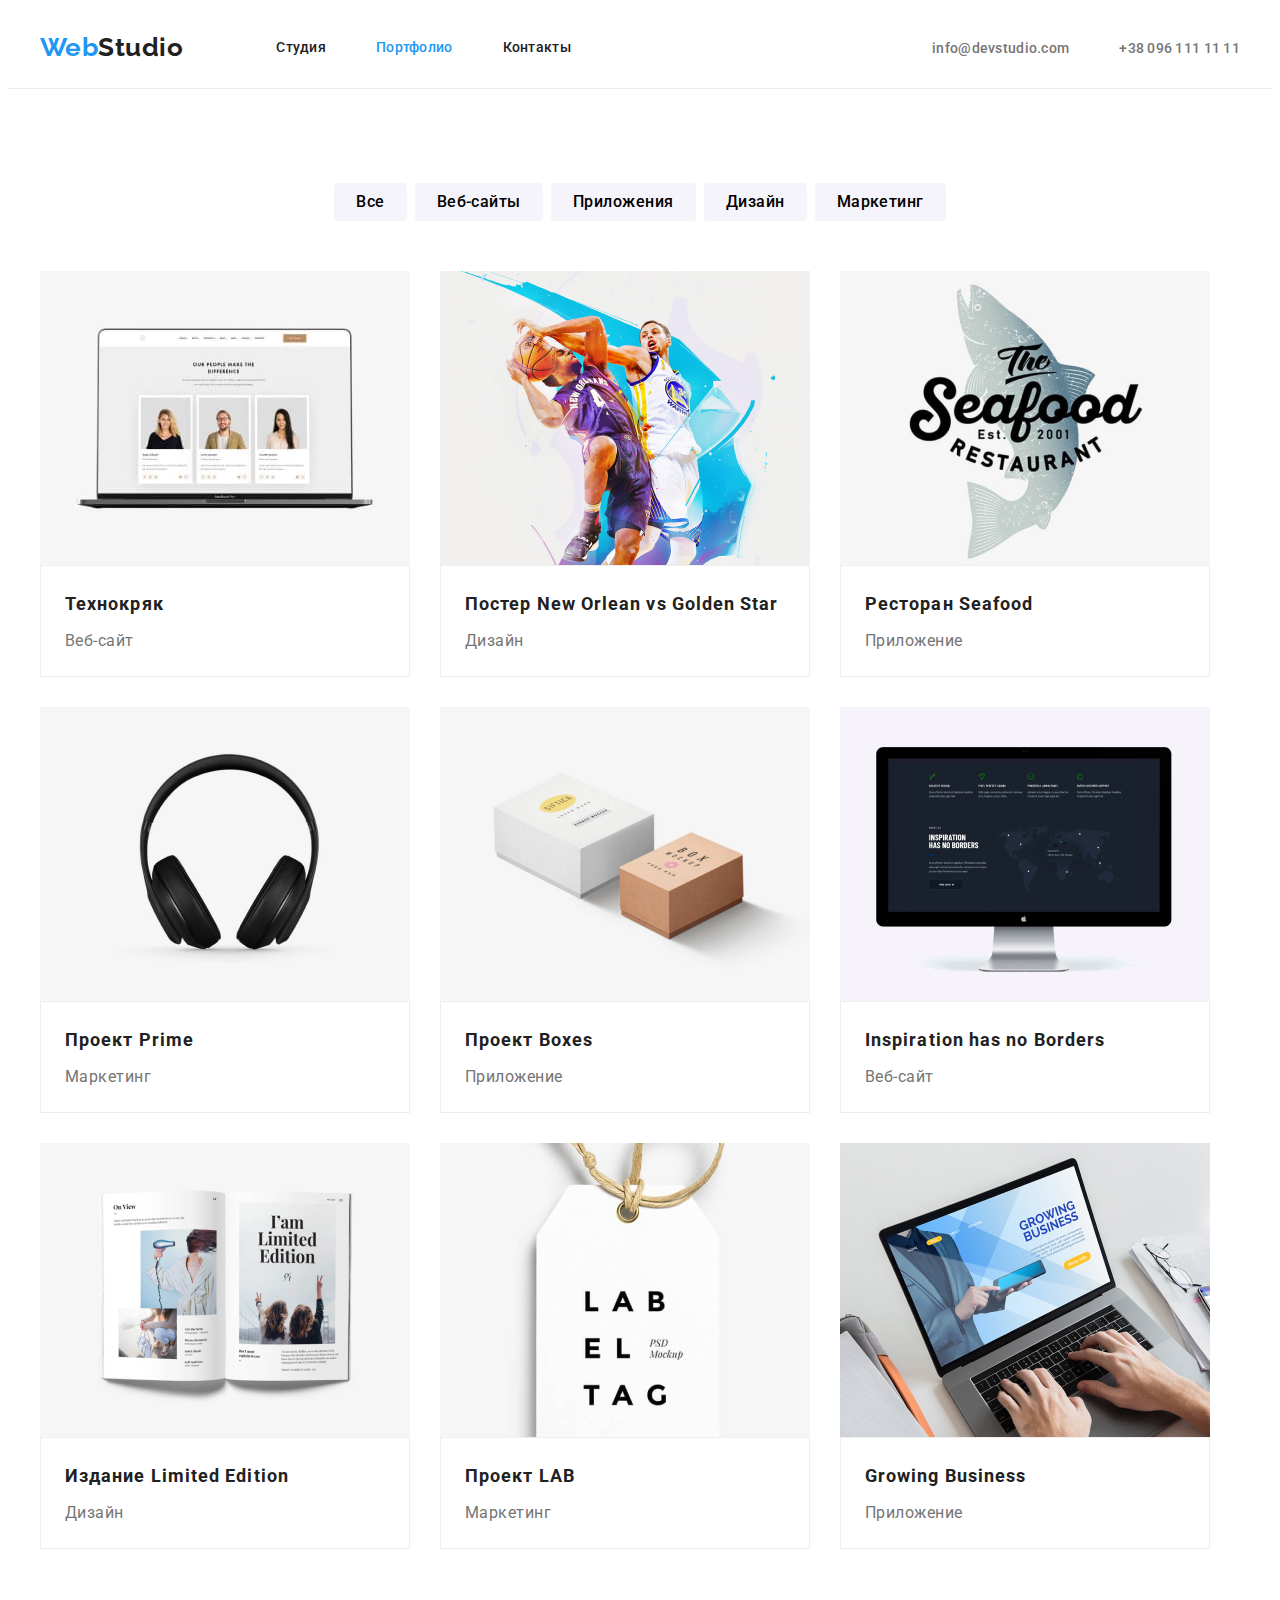
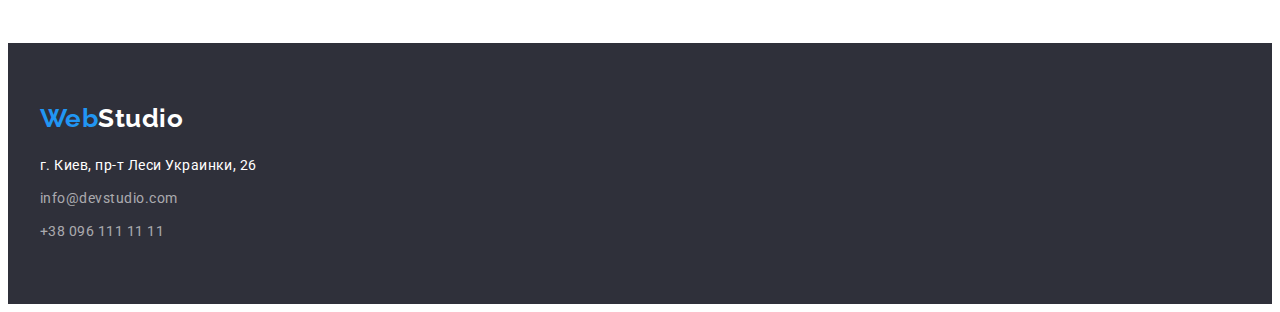
==== commit 6438f11f: "скрытие заголовков" ====
--- a/portfolio.html
+++ b/portfolio.html
@@ -61,7 +61,7 @@
       <!--фитльр портфолио -->
       <section class="section-project">
         <div class="container">
-          <h2>Список фильтра кнопок</h2>
+          <h2 class="visually-hidden">Список фильтра кнопок</h2>
 
           <ul class="filter-list list">
             <li class="button-item">
@@ -85,7 +85,7 @@
         <!-- Работы студии-->
 
         <div class="container">
-          <h2>список работ</h2>
+          <h2 class="visually-hidden">список работ</h2>
           <ul class="portfolio-list list">
             <li class="portfolio-item">
               <img src="./images/technokryak.jpg" alt="Технокряк" width="370" />
--- a/css/styles.css
+++ b/css/styles.css
@@ -38,6 +38,20 @@
   margin: 0;
   padding: 0;
 }
+
+.visually-hidden {
+  position: absolute;
+  white-space: nowrap;
+  width: 1px;
+  height: 1px;
+  overflow: hidden;
+  border: 0;
+  padding: 0;
+  clip: rect(0 0 0 0);
+  clip-path: inset(50%);
+  margin: -1px;
+}
+
 .header {
   border-bottom: 1px solid var(--border-header-color);
 }
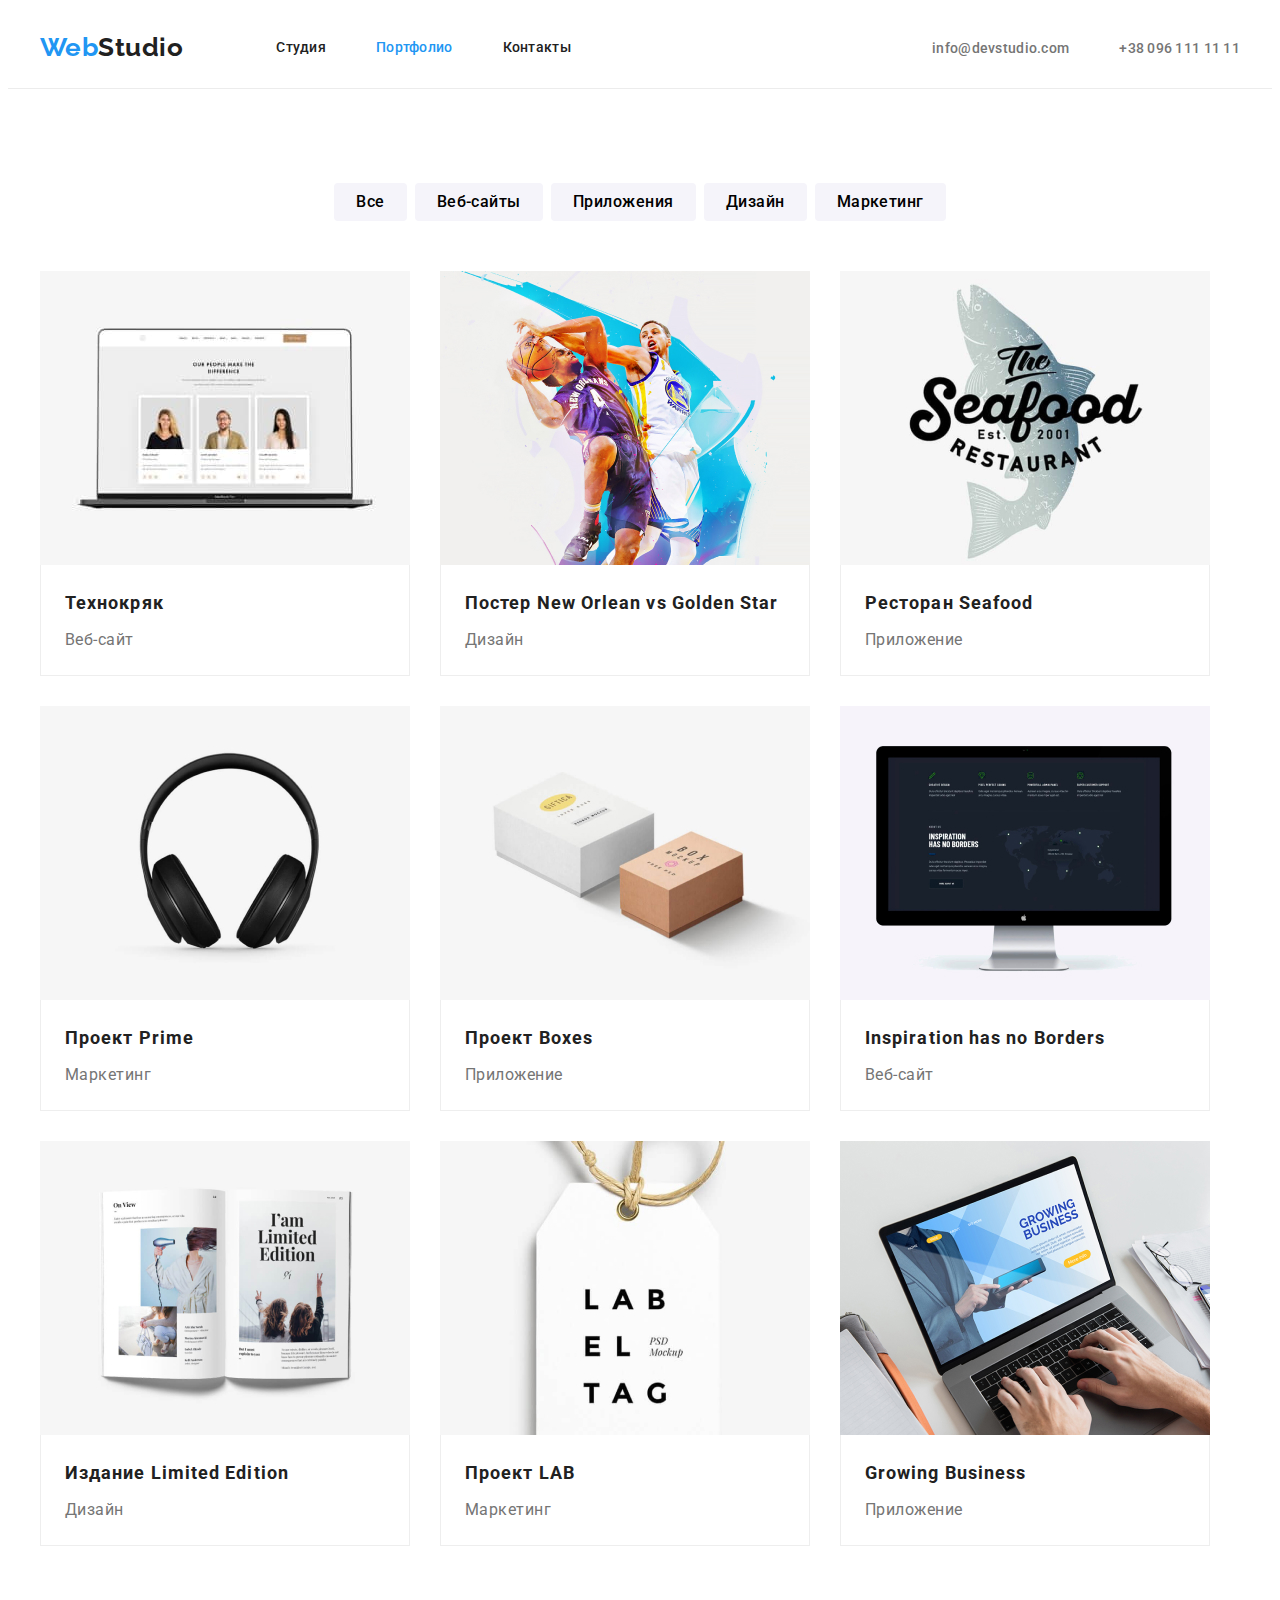
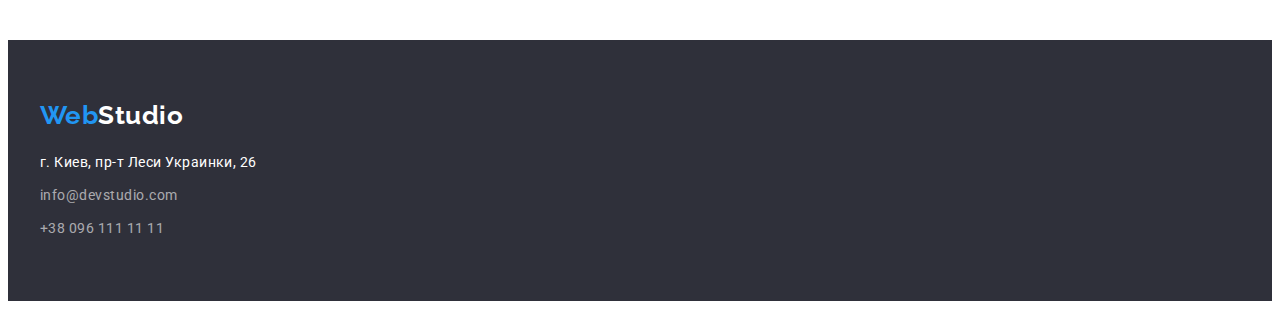
==== commit 0c3be229: "last correction" ====
--- a/portfolio.html
+++ b/portfolio.html
@@ -22,38 +22,34 @@
   <body>
     <!--шапка сайта-->
     <header>
-      <div class="header">
-        <div class="container header-list">
-          <a href="/" class="logo">Web<span class="logo-black">Studio</span></a>
-          <nav class="nav">
-            <ul class="site-nav list">
-              <li class="header-item">
-                <a href="./index.html" class="nav-link">Студия</a>
-              </li>
-              <li class="header-item">
-                <a href="./portfolio.html" class="nav-link current"
-                  >Портфолио</a
-                >
-              </li>
-              <li class="header-item">
-                <a href="" class="nav-link">Контакты</a>
-              </li>
-            </ul>
-          </nav>
-
-          <ul class="contact-list list">
+      <div class="container header-list">
+        <a href="/" class="logo">Web<span class="logo-black">Studio</span></a>
+        <nav class="nav">
+          <ul class="site-nav list">
             <li class="header-item">
-              <a href="mailto:info@devstudio.com" class="contact-link"
-                >info@devstudio.com</a
-              >
+              <a href="./index.html" class="nav-link">Студия</a>
             </li>
             <li class="header-item">
-              <a href="tel:+380961111111" class="contact-link"
-                >+38 096 111 11 11</a
-              >
-            </li>
-          </ul>
-        </div>
+              <a href="./portfolio.html" class="nav-link current">Портфолио</a>
+            </li>
+            <li class="header-item">
+              <a href="" class="nav-link">Контакты</a>
+            </li>
+          </ul>
+        </nav>
+
+        <ul class="contact-list list">
+          <li class="header-item">
+            <a href="mailto:info@devstudio.com" class="contact-link"
+              >info@devstudio.com</a
+            >
+          </li>
+          <li class="header-item">
+            <a href="tel:+380961111111" class="contact-link"
+              >+38 096 111 11 11</a
+            >
+          </li>
+        </ul>
       </div>
     </header>
 
--- a/css/styles.css
+++ b/css/styles.css
@@ -52,7 +52,7 @@
   margin: -1px;
 }
 
-.header {
+header {
   border-bottom: 1px solid var(--border-header-color);
 }
 
@@ -331,6 +331,7 @@
 .portfolio-project-name {
   padding: 20px 24px;
   border: 1px solid var(--border-color);
+  border-top: none;
 }
 
 .portfolio-list {
